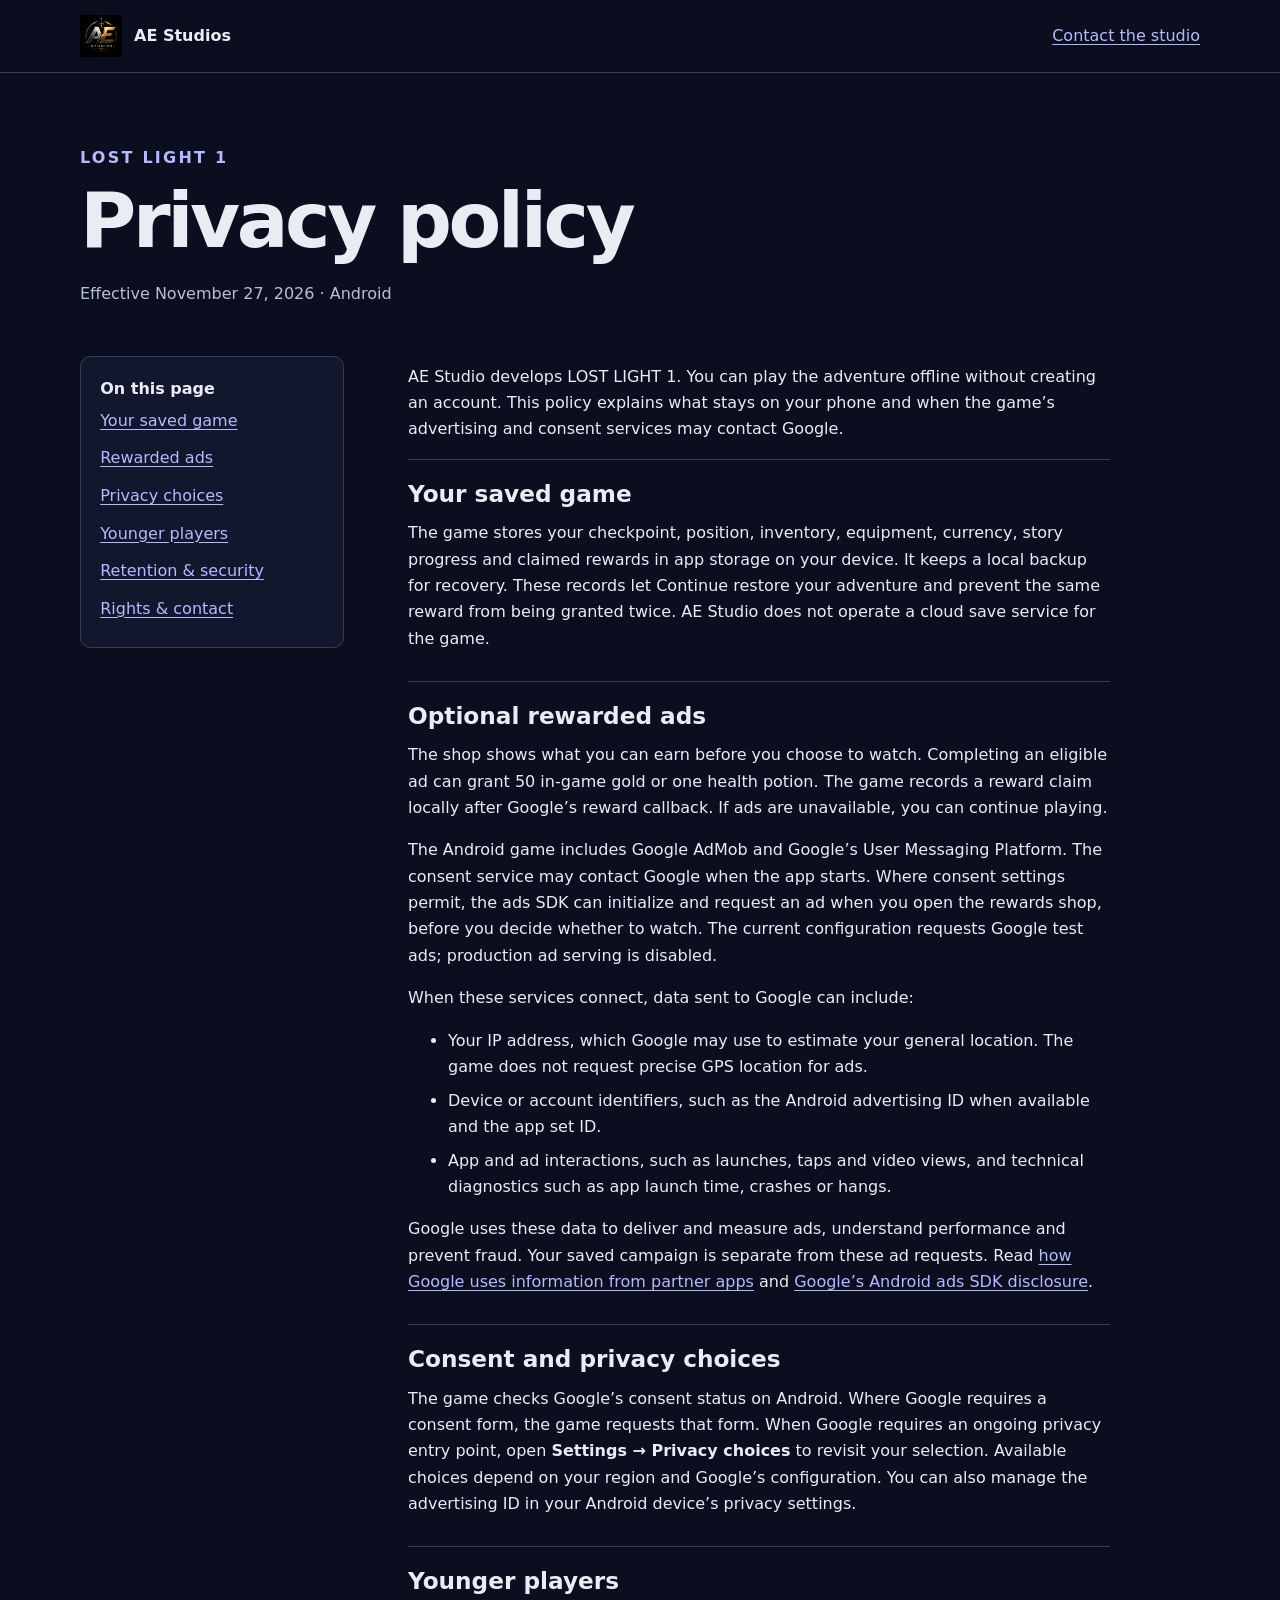
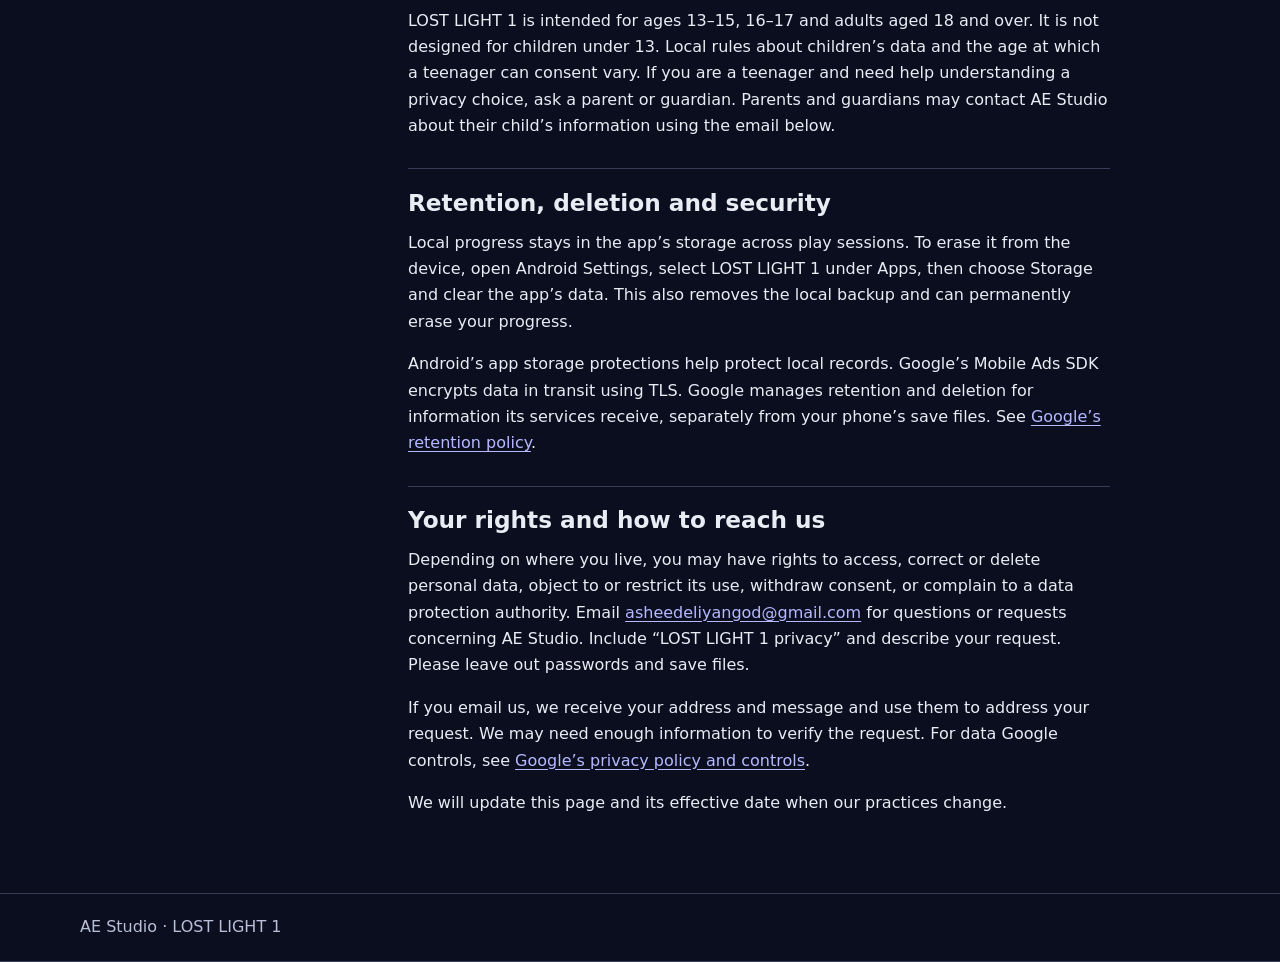
==== privacy-policy.html @ 5c5c7062 "Add LOST LIGHT 1 Android privacy policy" ====
<!doctype html>
<html lang="en">
<head>
<meta charset="utf-8"><meta name="viewport" content="width=device-width, initial-scale=1">
<meta name="theme-color" content="#0a0e1f"><meta name="description" content="How AE Studio’s LOST LIGHT 1 handles saved games, optional rewarded ads and your privacy choices on Android.">
<title>LOST LIGHT 1 Privacy Policy · AE Studios</title>
<style>
:root{color-scheme:dark;--bg:#0a0e1f;--card:#12172d;--ink:#eaecf4;--sub:#b9bfd8;--line:#373d59;--link:#b6b9ff}
*{box-sizing:border-box}html{scroll-padding-top:1rem}body{margin:0;background:var(--bg);color:var(--ink);font:1rem/1.65 Inter,system-ui,sans-serif}a{color:var(--link);text-underline-offset:.2em;overflow-wrap:anywhere}a:focus-visible{outline:3px solid #b6b9ff;outline-offset:4px}.wrap{width:min(70rem,92%);margin:auto}header,footer{border-block-end:1px solid var(--line)}.bar{min-height:4.5rem;display:flex;align-items:center;justify-content:space-between;gap:1rem}.brand{display:inline-flex;align-items:center;gap:.75rem;color:var(--ink);font-weight:650;text-decoration:none}.brand img{object-fit:contain}.hero{padding:clamp(2rem,6vw,4.5rem) 0 2rem}.game{letter-spacing:.14em;color:var(--link);font-weight:650;margin:0}h1,h2{line-height:1.15;text-wrap:balance}h1{font-size:clamp(2.5rem,7vw,4.8rem);margin:.35rem 0 1rem;letter-spacing:-.045em}.date{color:var(--sub)}.grid{display:grid;grid-template-columns:minmax(12rem,1fr) minmax(0,3fr);gap:clamp(1.5rem,5vw,5rem);align-items:start;padding-bottom:3rem}nav{padding:1.2rem;background:var(--card);border:1px solid var(--line);border-radius:.65rem}nav a{display:block;padding:.35rem 0}article{max-width:69ch}section{border-top:1px solid var(--line);padding:1.3rem 0 .8rem}h2{font-size:1.45rem;margin:0 0 .8rem}p{margin:.5rem 0 1rem}li{margin:.45rem 0}footer{border-top:1px solid var(--line);color:var(--sub);padding:1.25rem 0}.skip{position:absolute;left:-999em}.skip:focus{left:1rem;top:1rem;background:var(--bg)}@media(max-width:44rem){.grid{grid-template-columns:1fr}nav{display:flex;flex-wrap:wrap;gap:.25rem 1rem}nav strong{width:100%}.hero{padding-top:2rem}}
</style>
</head><body><a class="skip" href="#policy">Skip to policy</a>
<header><div class="wrap bar"><a class="brand" href="./"><img src="assets/AEStudios.png" alt="" width="42" height="42">AE Studios</a><a href="mailto:asheedeliyangod@gmail.com">Contact the studio</a></div></header>
<main class="wrap"><div class="hero"><p class="game">LOST LIGHT 1</p><h1>Privacy policy</h1><p class="date">Effective <time datetime="2026-11-27">November 27, 2026</time> · Android</p></div>
<div class="grid"><nav aria-label="Policy sections"><strong>On this page</strong><a href="#device">Your saved game</a><a href="#ads">Rewarded ads</a><a href="#choices">Privacy choices</a><a href="#teens">Younger players</a><a href="#retention">Retention &amp; security</a><a href="#rights">Rights &amp; contact</a></nav>
<article id="policy"><p>AE Studio develops LOST LIGHT 1. You can play the adventure offline without creating an account. This policy explains what stays on your phone and when the game’s advertising and consent services may contact Google.</p>
<section id="device"><h2>Your saved game</h2><p>The game stores your checkpoint, position, inventory, equipment, currency, story progress and claimed rewards in app storage on your device. It keeps a local backup for recovery. These records let Continue restore your adventure and prevent the same reward from being granted twice. AE Studio does not operate a cloud save service for the game.</p></section>
<section id="ads"><h2>Optional rewarded ads</h2><p>The shop shows what you can earn before you choose to watch. Completing an eligible ad can grant 50 in-game gold or one health potion. The game records a reward claim locally after Google’s reward callback. If ads are unavailable, you can continue playing.</p><p>The Android game includes Google AdMob and Google’s User Messaging Platform. The consent service may contact Google when the app starts. Where consent settings permit, the ads SDK can initialize and request an ad when you open the rewards shop, before you decide whether to watch. The current configuration requests Google test ads; production ad serving is disabled.</p>
<p>When these services connect, data sent to Google can include:</p><ul><li>Your IP address, which Google may use to estimate your general location. The game does not request precise GPS location for ads.</li><li>Device or account identifiers, such as the Android advertising ID when available and the app set ID.</li><li>App and ad interactions, such as launches, taps and video views, and technical diagnostics such as app launch time, crashes or hangs.</li></ul>
<p>Google uses these data to deliver and measure ads, understand performance and prevent fraud. Your saved campaign is separate from these ad requests. Read <a href="https://policies.google.com/technologies/partner-sites">how Google uses information from partner apps</a> and <a href="https://developers.google.com/admob/android/privacy/play-data-disclosure">Google’s Android ads SDK disclosure</a>.</p></section>
<section id="choices"><h2>Consent and privacy choices</h2><p>The game checks Google’s consent status on Android. Where Google requires a consent form, the game requests that form. When Google requires an ongoing privacy entry point, open <strong>Settings → Privacy choices</strong> to revisit your selection. Available choices depend on your region and Google’s configuration. You can also manage the advertising ID in your Android device’s privacy settings.</p></section>
<section id="teens"><h2>Younger players</h2><p>LOST LIGHT 1 is intended for ages 13–15, 16–17 and adults aged 18 and over. It is not designed for children under 13. Local rules about children’s data and the age at which a teenager can consent vary. If you are a teenager and need help understanding a privacy choice, ask a parent or guardian. Parents and guardians may contact AE Studio about their child’s information using the email below.</p></section>
<section id="retention"><h2>Retention, deletion and security</h2><p>Local progress stays in the app’s storage across play sessions. To erase it from the device, open Android Settings, select LOST LIGHT 1 under Apps, then choose Storage and clear the app’s data. This also removes the local backup and can permanently erase your progress.</p><p>Android’s app storage protections help protect local records. Google’s Mobile Ads SDK encrypts data in transit using TLS. Google manages retention and deletion for information its services receive, separately from your phone’s save files. See <a href="https://policies.google.com/technologies/retention">Google’s retention policy</a>.</p></section>
<section id="rights"><h2>Your rights and how to reach us</h2><p>Depending on where you live, you may have rights to access, correct or delete personal data, object to or restrict its use, withdraw consent, or complain to a data protection authority. Email <a href="mailto:asheedeliyangod@gmail.com">asheedeliyangod@gmail.com</a> for questions or requests concerning AE Studio. Include “LOST LIGHT 1 privacy” and describe your request. Please leave out passwords and save files.</p><p>If you email us, we receive your address and message and use them to address your request. We may need enough information to verify the request. For data Google controls, see <a href="https://policies.google.com/privacy">Google’s privacy policy and controls</a>.</p><p>We will update this page and its effective date when our practices change.</p></section></article></div></main><footer><div class="wrap">AE Studio · LOST LIGHT 1</div></footer></body></html>
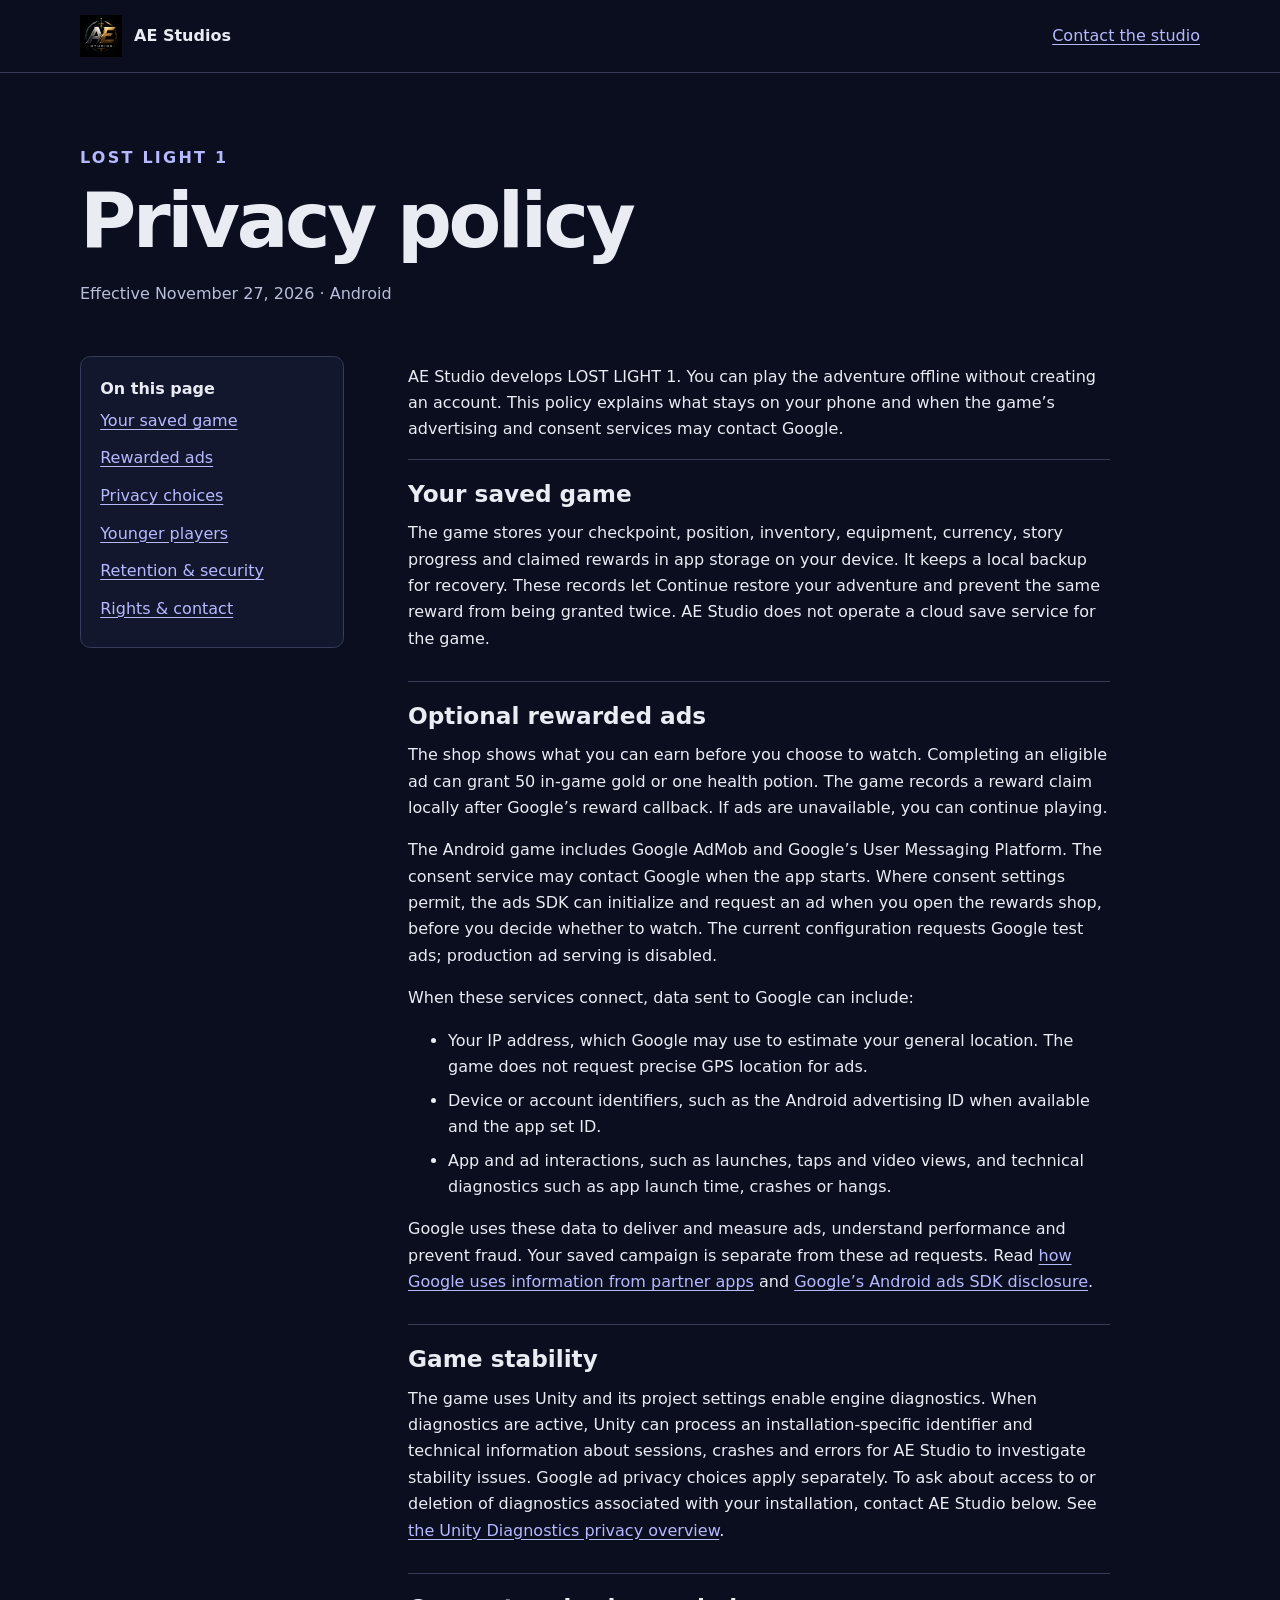
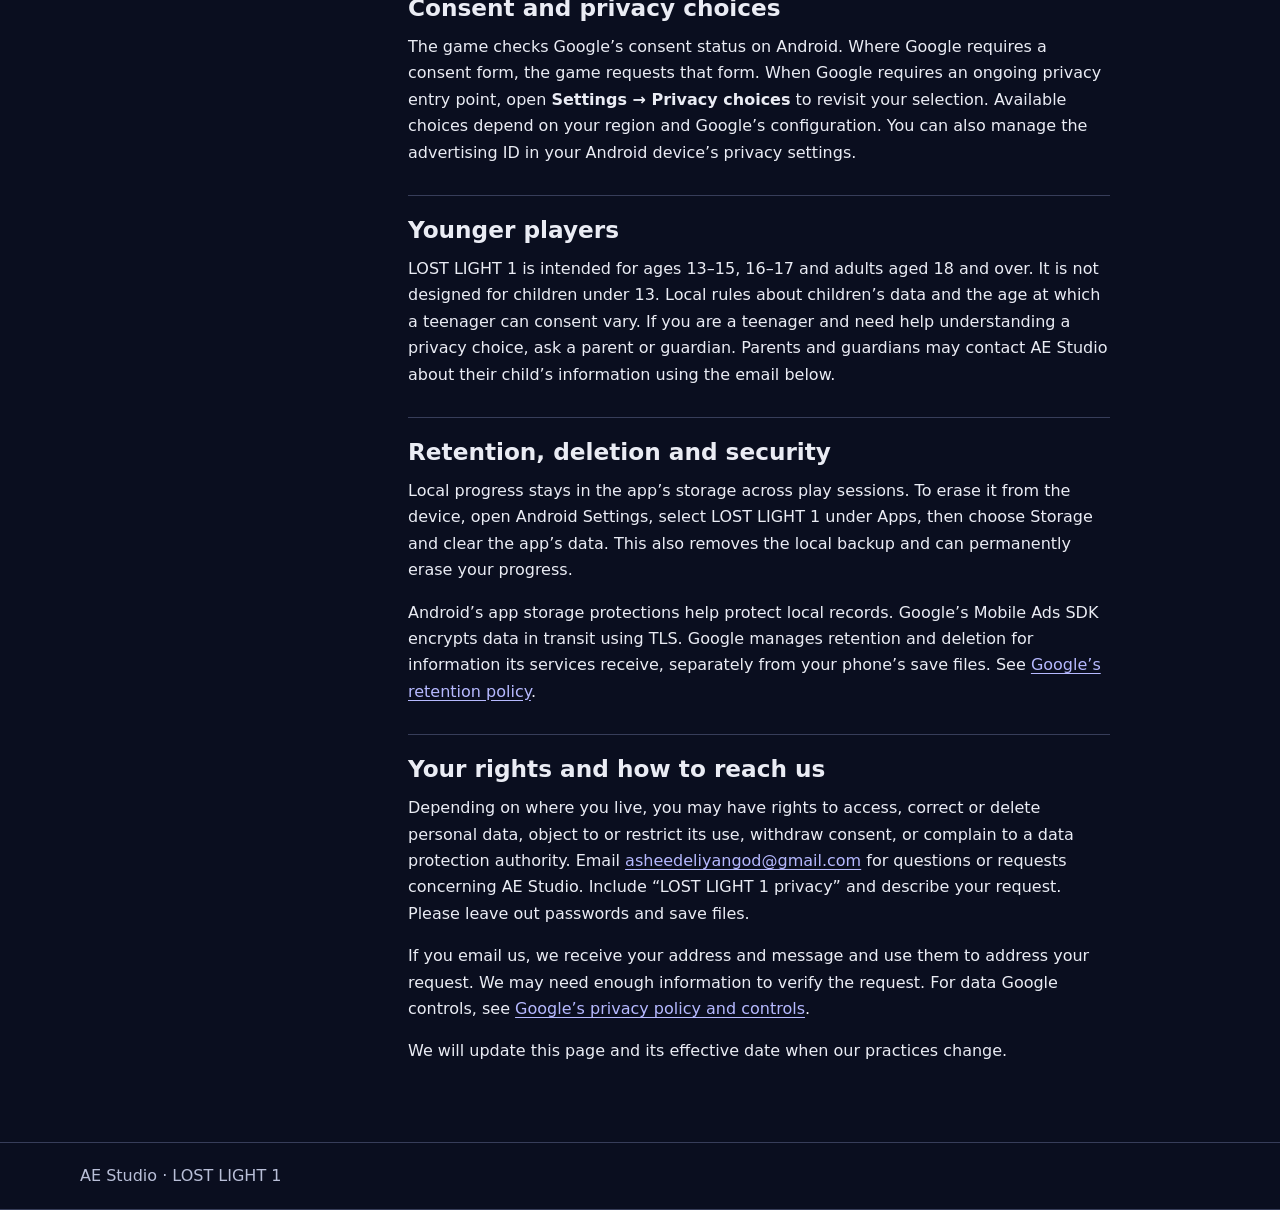
==== commit 57600c41: "Disclose Unity engine diagnostics" ====
--- a/privacy-policy.html
+++ b/privacy-policy.html
@@ -17,7 +17,7 @@
 <section id="ads"><h2>Optional rewarded ads</h2><p>The shop shows what you can earn before you choose to watch. Completing an eligible ad can grant 50 in-game gold or one health potion. The game records a reward claim locally after Google’s reward callback. If ads are unavailable, you can continue playing.</p><p>The Android game includes Google AdMob and Google’s User Messaging Platform. The consent service may contact Google when the app starts. Where consent settings permit, the ads SDK can initialize and request an ad when you open the rewards shop, before you decide whether to watch. The current configuration requests Google test ads; production ad serving is disabled.</p>
 <p>When these services connect, data sent to Google can include:</p><ul><li>Your IP address, which Google may use to estimate your general location. The game does not request precise GPS location for ads.</li><li>Device or account identifiers, such as the Android advertising ID when available and the app set ID.</li><li>App and ad interactions, such as launches, taps and video views, and technical diagnostics such as app launch time, crashes or hangs.</li></ul>
 <p>Google uses these data to deliver and measure ads, understand performance and prevent fraud. Your saved campaign is separate from these ad requests. Read <a href="https://policies.google.com/technologies/partner-sites">how Google uses information from partner apps</a> and <a href="https://developers.google.com/admob/android/privacy/play-data-disclosure">Google’s Android ads SDK disclosure</a>.</p></section>
-<section id="choices"><h2>Consent and privacy choices</h2><p>The game checks Google’s consent status on Android. Where Google requires a consent form, the game requests that form. When Google requires an ongoing privacy entry point, open <strong>Settings → Privacy choices</strong> to revisit your selection. Available choices depend on your region and Google’s configuration. You can also manage the advertising ID in your Android device’s privacy settings.</p></section>
+<section id="engine"><h2>Game stability</h2><p>The game uses Unity and its project settings enable engine diagnostics. When diagnostics are active, Unity can process an installation-specific identifier and technical information about sessions, crashes and errors for AE Studio to investigate stability issues. Google ad privacy choices apply separately. To ask about access to or deletion of diagnostics associated with your installation, contact AE Studio below. See <a href="https://docs.unity.com/en-us/cloud/developer-data/privacy-overview">the Unity Diagnostics privacy overview</a>.</p></section><section id="choices"><h2>Consent and privacy choices</h2><p>The game checks Google’s consent status on Android. Where Google requires a consent form, the game requests that form. When Google requires an ongoing privacy entry point, open <strong>Settings → Privacy choices</strong> to revisit your selection. Available choices depend on your region and Google’s configuration. You can also manage the advertising ID in your Android device’s privacy settings.</p></section>
 <section id="teens"><h2>Younger players</h2><p>LOST LIGHT 1 is intended for ages 13–15, 16–17 and adults aged 18 and over. It is not designed for children under 13. Local rules about children’s data and the age at which a teenager can consent vary. If you are a teenager and need help understanding a privacy choice, ask a parent or guardian. Parents and guardians may contact AE Studio about their child’s information using the email below.</p></section>
 <section id="retention"><h2>Retention, deletion and security</h2><p>Local progress stays in the app’s storage across play sessions. To erase it from the device, open Android Settings, select LOST LIGHT 1 under Apps, then choose Storage and clear the app’s data. This also removes the local backup and can permanently erase your progress.</p><p>Android’s app storage protections help protect local records. Google’s Mobile Ads SDK encrypts data in transit using TLS. Google manages retention and deletion for information its services receive, separately from your phone’s save files. See <a href="https://policies.google.com/technologies/retention">Google’s retention policy</a>.</p></section>
 <section id="rights"><h2>Your rights and how to reach us</h2><p>Depending on where you live, you may have rights to access, correct or delete personal data, object to or restrict its use, withdraw consent, or complain to a data protection authority. Email <a href="mailto:asheedeliyangod@gmail.com">asheedeliyangod@gmail.com</a> for questions or requests concerning AE Studio. Include “LOST LIGHT 1 privacy” and describe your request. Please leave out passwords and save files.</p><p>If you email us, we receive your address and message and use them to address your request. We may need enough information to verify the request. For data Google controls, see <a href="https://policies.google.com/privacy">Google’s privacy policy and controls</a>.</p><p>We will update this page and its effective date when our practices change.</p></section></article></div></main><footer><div class="wrap">AE Studio · LOST LIGHT 1</div></footer></body></html>
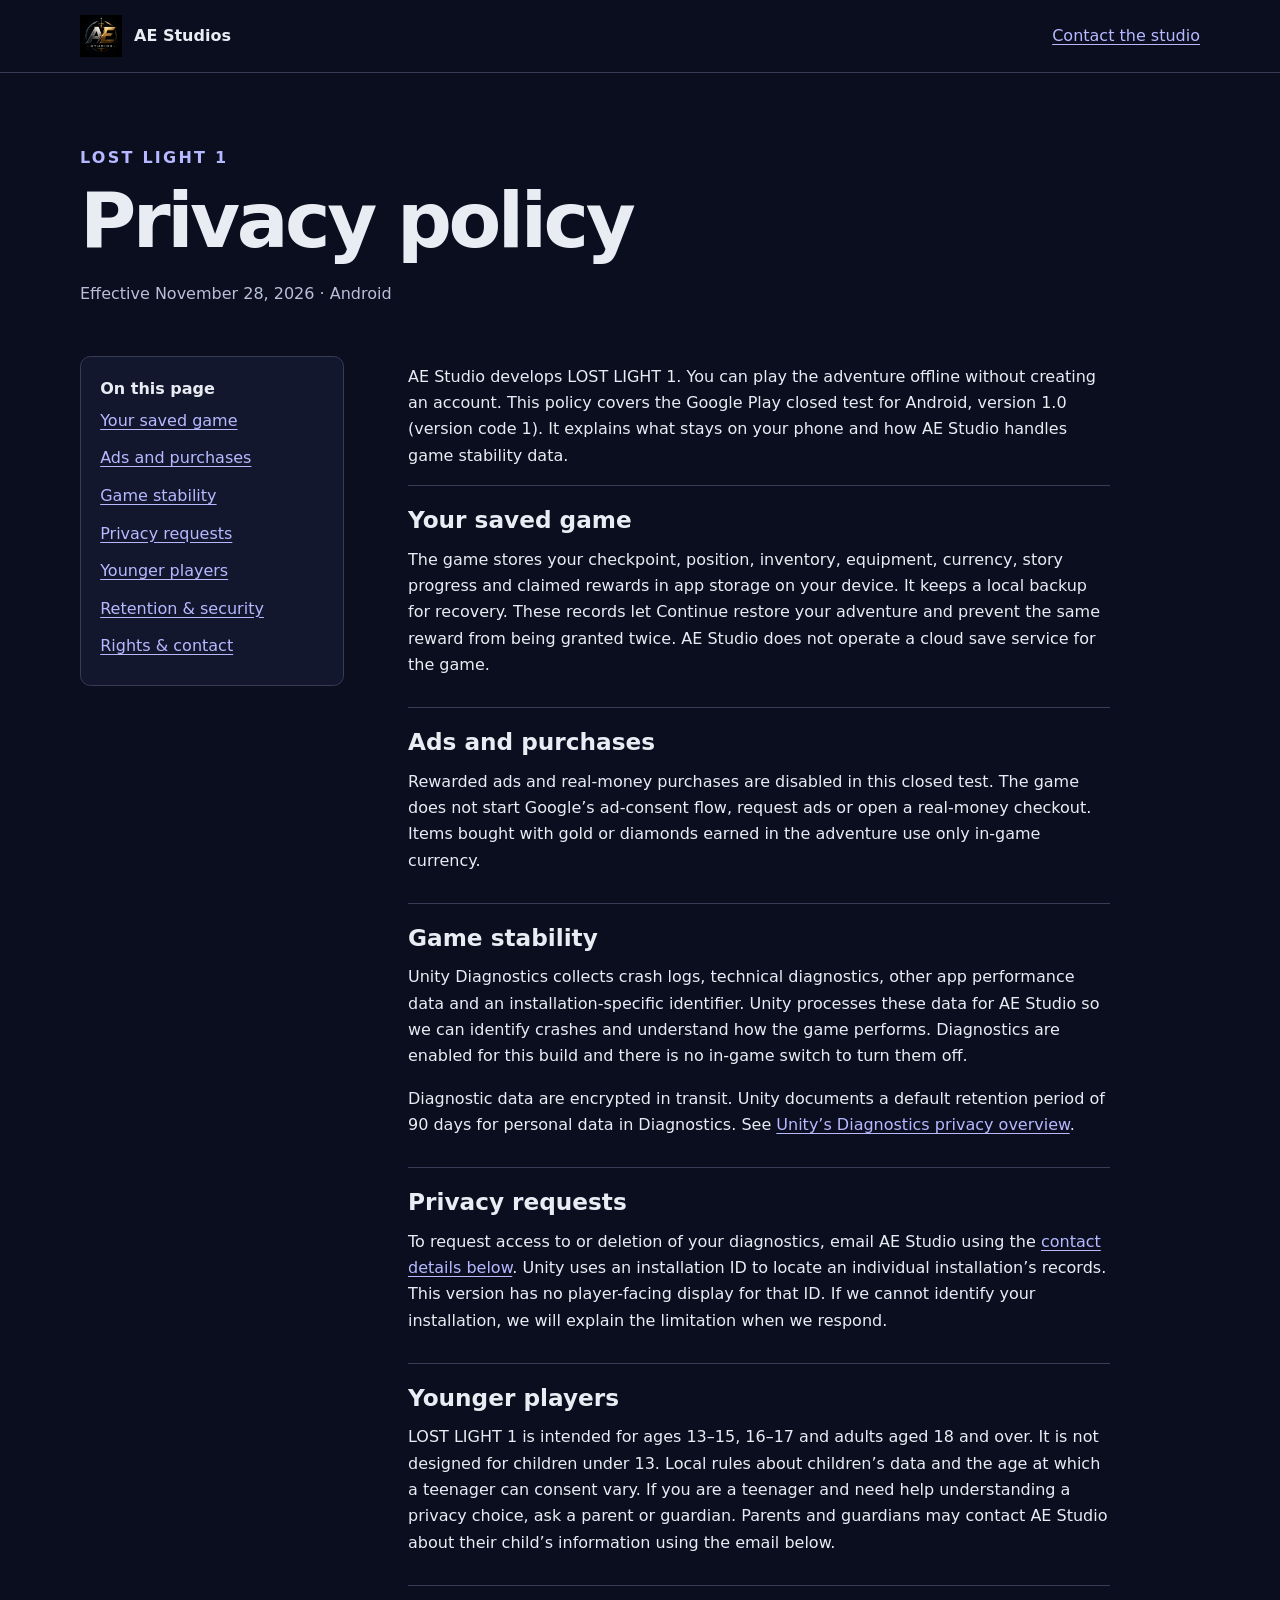
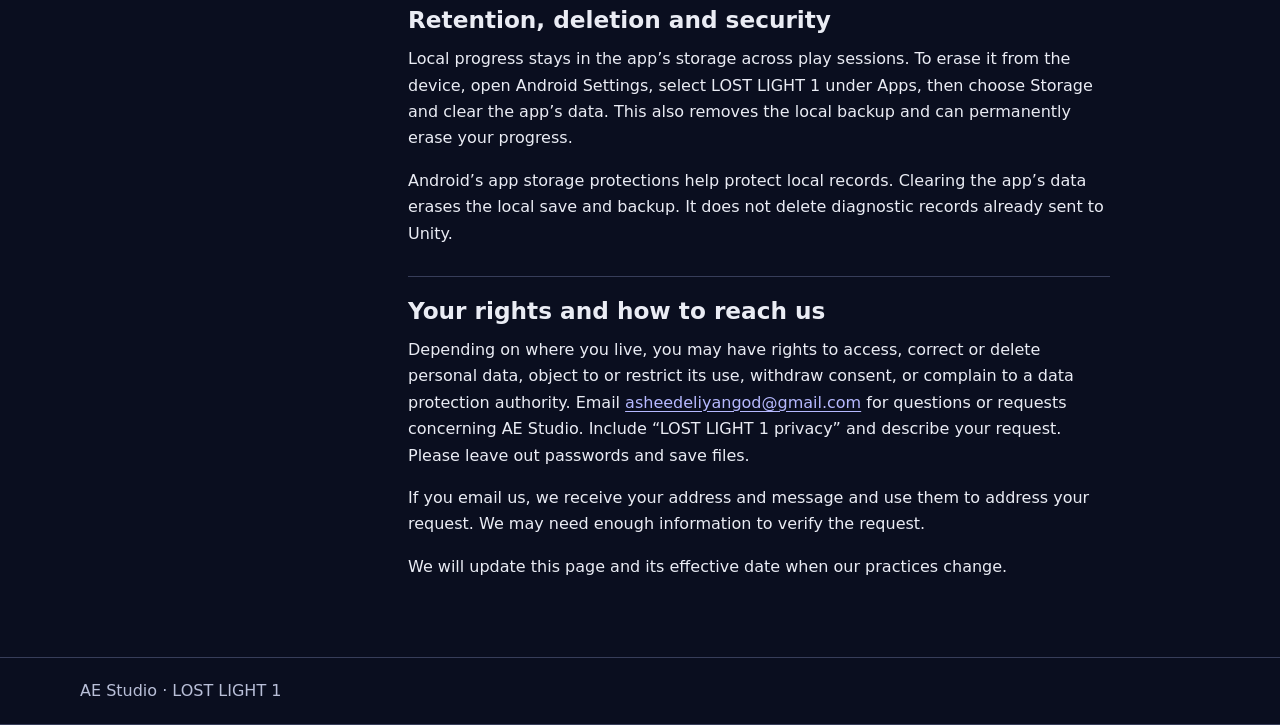
==== commit 8dd225e6: "Update LOST LIGHT privacy policy for closed test version 1" ====
--- a/privacy-policy.html
+++ b/privacy-policy.html
@@ -2,7 +2,7 @@
 <html lang="en">
 <head>
 <meta charset="utf-8"><meta name="viewport" content="width=device-width, initial-scale=1">
-<meta name="theme-color" content="#0a0e1f"><meta name="description" content="How AE Studio’s LOST LIGHT 1 handles saved games, optional rewarded ads and your privacy choices on Android.">
+<meta name="theme-color" content="#0a0e1f"><meta name="description" content="How AE Studio’s LOST LIGHT 1 handles saved games, Unity Diagnostics and privacy requests on Android.">
 <title>LOST LIGHT 1 Privacy Policy · AE Studios</title>
 <style>
 :root{color-scheme:dark;--bg:#0a0e1f;--card:#12172d;--ink:#eaecf4;--sub:#b9bfd8;--line:#373d59;--link:#b6b9ff}
@@ -10,14 +10,12 @@
 </style>
 </head><body><a class="skip" href="#policy">Skip to policy</a>
 <header><div class="wrap bar"><a class="brand" href="./"><img src="assets/AEStudios.png" alt="" width="42" height="42">AE Studios</a><a href="mailto:asheedeliyangod@gmail.com">Contact the studio</a></div></header>
-<main class="wrap"><div class="hero"><p class="game">LOST LIGHT 1</p><h1>Privacy policy</h1><p class="date">Effective <time datetime="2026-11-27">November 27, 2026</time> · Android</p></div>
-<div class="grid"><nav aria-label="Policy sections"><strong>On this page</strong><a href="#device">Your saved game</a><a href="#ads">Rewarded ads</a><a href="#choices">Privacy choices</a><a href="#teens">Younger players</a><a href="#retention">Retention &amp; security</a><a href="#rights">Rights &amp; contact</a></nav>
-<article id="policy"><p>AE Studio develops LOST LIGHT 1. You can play the adventure offline without creating an account. This policy explains what stays on your phone and when the game’s advertising and consent services may contact Google.</p>
+<main class="wrap"><div class="hero"><p class="game">LOST LIGHT 1</p><h1>Privacy policy</h1><p class="date">Effective <time datetime="2026-11-28">November 28, 2026</time> · Android</p></div>
+<div class="grid"><nav aria-label="Policy sections"><strong>On this page</strong><a href="#device">Your saved game</a><a href="#ads">Ads and purchases</a><a href="#engine">Game stability</a><a href="#choices">Privacy requests</a><a href="#teens">Younger players</a><a href="#retention">Retention &amp; security</a><a href="#rights">Rights &amp; contact</a></nav>
+<article id="policy"><p>AE Studio develops LOST LIGHT 1. You can play the adventure offline without creating an account. This policy covers the Google Play closed test for Android, version 1.0 (version code 1). It explains what stays on your phone and how AE Studio handles game stability data.</p>
 <section id="device"><h2>Your saved game</h2><p>The game stores your checkpoint, position, inventory, equipment, currency, story progress and claimed rewards in app storage on your device. It keeps a local backup for recovery. These records let Continue restore your adventure and prevent the same reward from being granted twice. AE Studio does not operate a cloud save service for the game.</p></section>
-<section id="ads"><h2>Optional rewarded ads</h2><p>The shop shows what you can earn before you choose to watch. Completing an eligible ad can grant 50 in-game gold or one health potion. The game records a reward claim locally after Google’s reward callback. If ads are unavailable, you can continue playing.</p><p>The Android game includes Google AdMob and Google’s User Messaging Platform. The consent service may contact Google when the app starts. Where consent settings permit, the ads SDK can initialize and request an ad when you open the rewards shop, before you decide whether to watch. The current configuration requests Google test ads; production ad serving is disabled.</p>
-<p>When these services connect, data sent to Google can include:</p><ul><li>Your IP address, which Google may use to estimate your general location. The game does not request precise GPS location for ads.</li><li>Device or account identifiers, such as the Android advertising ID when available and the app set ID.</li><li>App and ad interactions, such as launches, taps and video views, and technical diagnostics such as app launch time, crashes or hangs.</li></ul>
-<p>Google uses these data to deliver and measure ads, understand performance and prevent fraud. Your saved campaign is separate from these ad requests. Read <a href="https://policies.google.com/technologies/partner-sites">how Google uses information from partner apps</a> and <a href="https://developers.google.com/admob/android/privacy/play-data-disclosure">Google’s Android ads SDK disclosure</a>.</p></section>
-<section id="engine"><h2>Game stability</h2><p>The game uses Unity and its project settings enable engine diagnostics. When diagnostics are active, Unity can process an installation-specific identifier and technical information about sessions, crashes and errors for AE Studio to investigate stability issues. Google ad privacy choices apply separately. To ask about access to or deletion of diagnostics associated with your installation, contact AE Studio below. See <a href="https://docs.unity.com/en-us/cloud/developer-data/privacy-overview">the Unity Diagnostics privacy overview</a>.</p></section><section id="choices"><h2>Consent and privacy choices</h2><p>The game checks Google’s consent status on Android. Where Google requires a consent form, the game requests that form. When Google requires an ongoing privacy entry point, open <strong>Settings → Privacy choices</strong> to revisit your selection. Available choices depend on your region and Google’s configuration. You can also manage the advertising ID in your Android device’s privacy settings.</p></section>
+<section id="ads"><h2>Ads and purchases</h2><p>Rewarded ads and real-money purchases are disabled in this closed test. The game does not start Google’s ad-consent flow, request ads or open a real-money checkout. Items bought with gold or diamonds earned in the adventure use only in-game currency.</p></section>
+<section id="engine"><h2>Game stability</h2><p>Unity Diagnostics collects crash logs, technical diagnostics, other app performance data and an installation-specific identifier. Unity processes these data for AE Studio so we can identify crashes and understand how the game performs. Diagnostics are enabled for this build and there is no in-game switch to turn them off.</p><p>Diagnostic data are encrypted in transit. Unity documents a default retention period of 90 days for personal data in Diagnostics. See <a href="https://docs.unity.com/en-us/cloud/developer-data/privacy-overview">Unity’s Diagnostics privacy overview</a>.</p></section><section id="choices"><h2>Privacy requests</h2><p>To request access to or deletion of your diagnostics, email AE Studio using the <a href="#rights">contact details below</a>. Unity uses an installation ID to locate an individual installation’s records. This version has no player-facing display for that ID. If we cannot identify your installation, we will explain the limitation when we respond.</p></section>
 <section id="teens"><h2>Younger players</h2><p>LOST LIGHT 1 is intended for ages 13–15, 16–17 and adults aged 18 and over. It is not designed for children under 13. Local rules about children’s data and the age at which a teenager can consent vary. If you are a teenager and need help understanding a privacy choice, ask a parent or guardian. Parents and guardians may contact AE Studio about their child’s information using the email below.</p></section>
-<section id="retention"><h2>Retention, deletion and security</h2><p>Local progress stays in the app’s storage across play sessions. To erase it from the device, open Android Settings, select LOST LIGHT 1 under Apps, then choose Storage and clear the app’s data. This also removes the local backup and can permanently erase your progress.</p><p>Android’s app storage protections help protect local records. Google’s Mobile Ads SDK encrypts data in transit using TLS. Google manages retention and deletion for information its services receive, separately from your phone’s save files. See <a href="https://policies.google.com/technologies/retention">Google’s retention policy</a>.</p></section>
-<section id="rights"><h2>Your rights and how to reach us</h2><p>Depending on where you live, you may have rights to access, correct or delete personal data, object to or restrict its use, withdraw consent, or complain to a data protection authority. Email <a href="mailto:asheedeliyangod@gmail.com">asheedeliyangod@gmail.com</a> for questions or requests concerning AE Studio. Include “LOST LIGHT 1 privacy” and describe your request. Please leave out passwords and save files.</p><p>If you email us, we receive your address and message and use them to address your request. We may need enough information to verify the request. For data Google controls, see <a href="https://policies.google.com/privacy">Google’s privacy policy and controls</a>.</p><p>We will update this page and its effective date when our practices change.</p></section></article></div></main><footer><div class="wrap">AE Studio · LOST LIGHT 1</div></footer></body></html>+<section id="retention"><h2>Retention, deletion and security</h2><p>Local progress stays in the app’s storage across play sessions. To erase it from the device, open Android Settings, select LOST LIGHT 1 under Apps, then choose Storage and clear the app’s data. This also removes the local backup and can permanently erase your progress.</p><p>Android’s app storage protections help protect local records. Clearing the app’s data erases the local save and backup. It does not delete diagnostic records already sent to Unity.</p></section>
+<section id="rights"><h2>Your rights and how to reach us</h2><p>Depending on where you live, you may have rights to access, correct or delete personal data, object to or restrict its use, withdraw consent, or complain to a data protection authority. Email <a href="mailto:asheedeliyangod@gmail.com">asheedeliyangod@gmail.com</a> for questions or requests concerning AE Studio. Include “LOST LIGHT 1 privacy” and describe your request. Please leave out passwords and save files.</p><p>If you email us, we receive your address and message and use them to address your request. We may need enough information to verify the request.</p><p>We will update this page and its effective date when our practices change.</p></section></article></div></main><footer><div class="wrap">AE Studio · LOST LIGHT 1</div></footer></body></html>
